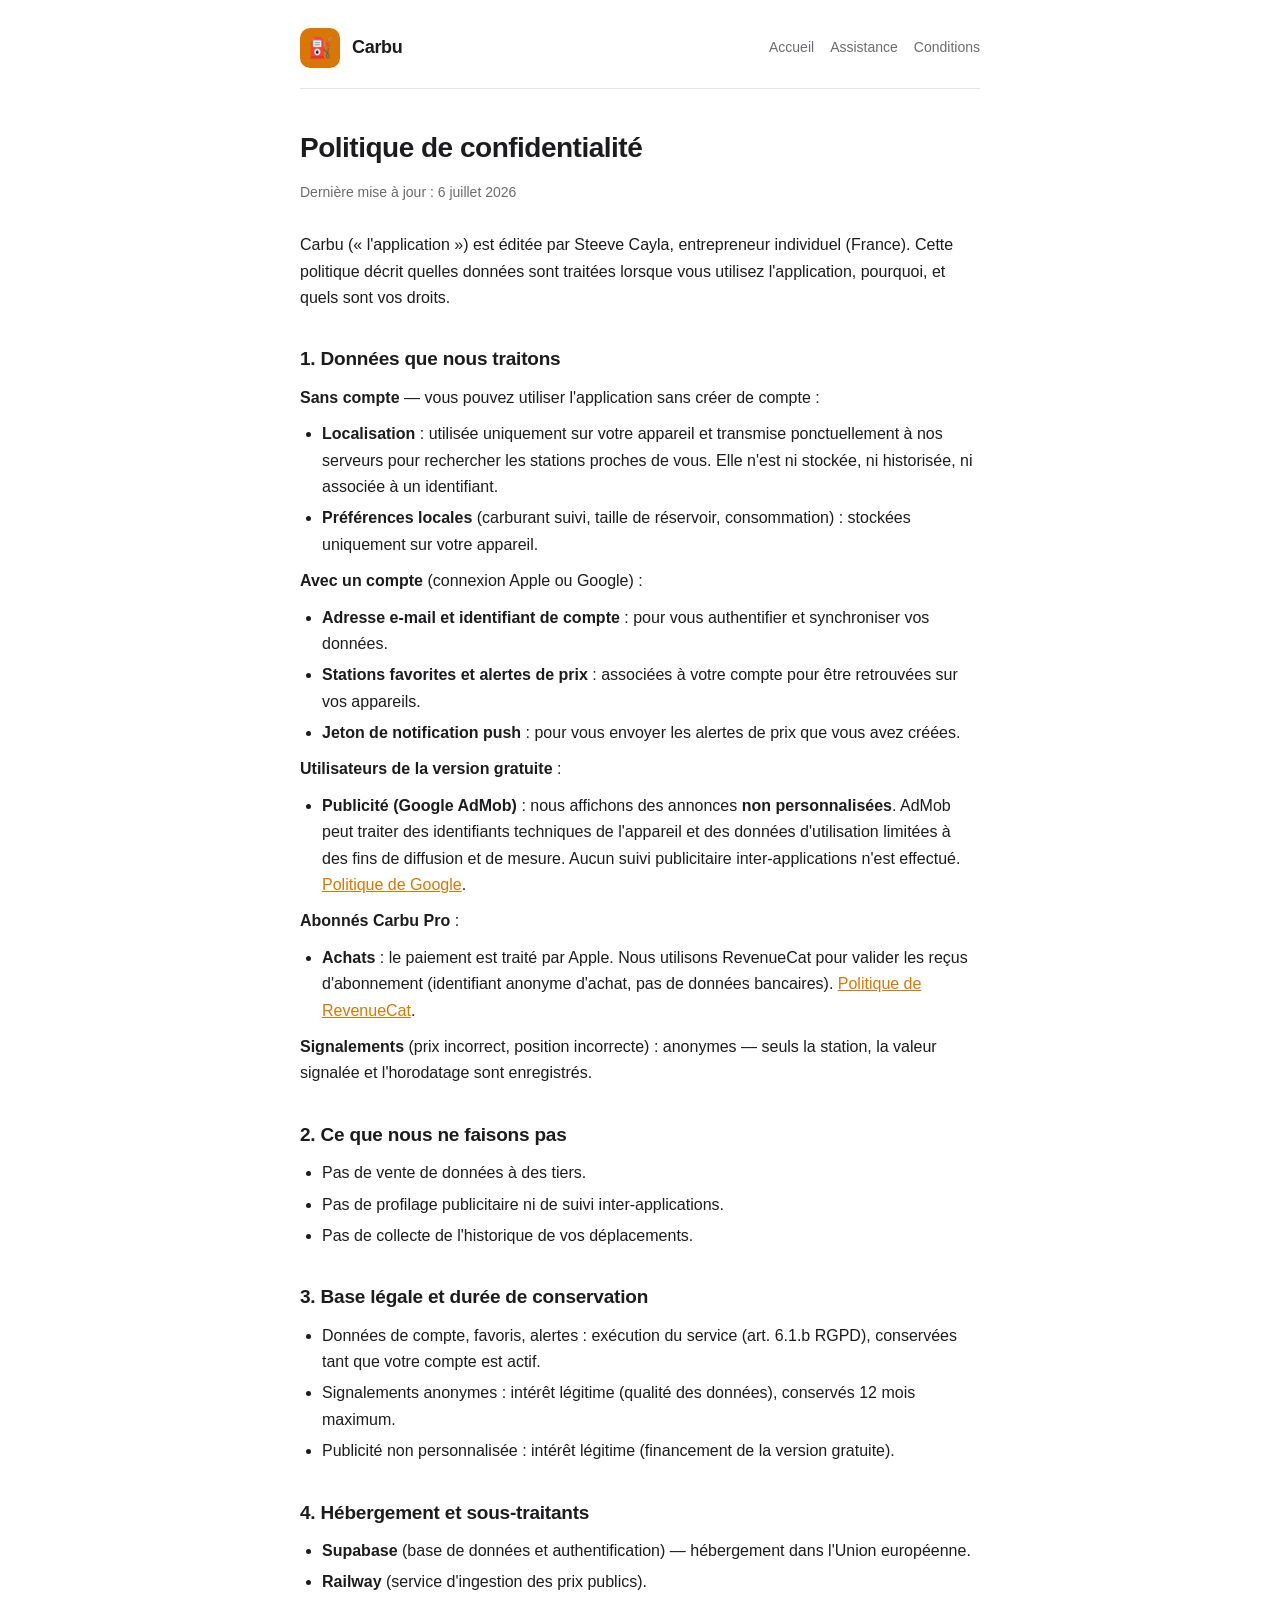
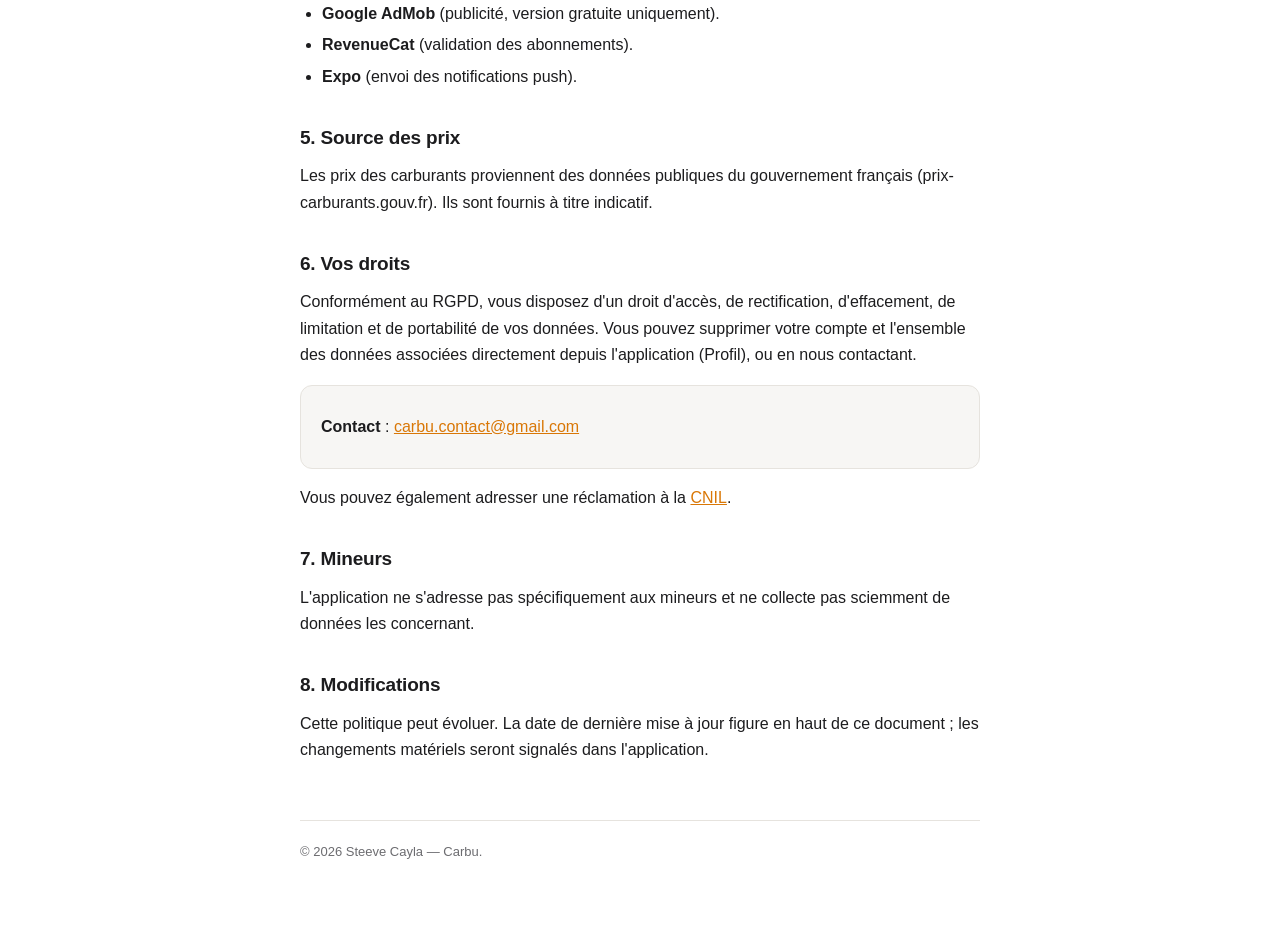
==== privacy.html @ ea8b110c "Pages légales Carbu (confidentialité, CGU, assistance)" ====
<!DOCTYPE html>
<html lang="fr">
<head>
  <meta charset="utf-8">
  <meta name="viewport" content="width=device-width, initial-scale=1">
  <title>Politique de confidentialité — Carbu</title>
  <link rel="stylesheet" href="style.css">
</head>
<body>
  <header>
    <span class="mark">⛽</span>
    <span class="name">Carbu</span>
    <nav>
      <a href="index.html">Accueil</a>
      <a href="support.html">Assistance</a>
      <a href="terms.html">Conditions</a>
    </nav>
  </header>
  <main>
    <h1>Politique de confidentialité</h1>
    <p class="updated">Dernière mise à jour : 6 juillet 2026</p>

    <p>Carbu (« l'application ») est éditée par Steeve Cayla, entrepreneur individuel (France).
    Cette politique décrit quelles données sont traitées lorsque vous utilisez l'application,
    pourquoi, et quels sont vos droits.</p>

    <h2>1. Données que nous traitons</h2>
    <p><strong>Sans compte</strong> — vous pouvez utiliser l'application sans créer de compte :</p>
    <ul>
      <li><strong>Localisation</strong> : utilisée uniquement sur votre appareil et transmise
      ponctuellement à nos serveurs pour rechercher les stations proches de vous. Elle n'est ni
      stockée, ni historisée, ni associée à un identifiant.</li>
      <li><strong>Préférences locales</strong> (carburant suivi, taille de réservoir,
      consommation) : stockées uniquement sur votre appareil.</li>
    </ul>
    <p><strong>Avec un compte</strong> (connexion Apple ou Google) :</p>
    <ul>
      <li><strong>Adresse e-mail et identifiant de compte</strong> : pour vous authentifier et
      synchroniser vos données.</li>
      <li><strong>Stations favorites et alertes de prix</strong> : associées à votre compte pour
      être retrouvées sur vos appareils.</li>
      <li><strong>Jeton de notification push</strong> : pour vous envoyer les alertes de prix que
      vous avez créées.</li>
    </ul>
    <p><strong>Utilisateurs de la version gratuite</strong> :</p>
    <ul>
      <li><strong>Publicité (Google AdMob)</strong> : nous affichons des annonces
      <strong>non personnalisées</strong>. AdMob peut traiter des identifiants techniques de
      l'appareil et des données d'utilisation limitées à des fins de diffusion et de mesure.
      Aucun suivi publicitaire inter-applications n'est effectué.
      <a href="https://policies.google.com/privacy">Politique de Google</a>.</li>
    </ul>
    <p><strong>Abonnés Carbu Pro</strong> :</p>
    <ul>
      <li><strong>Achats</strong> : le paiement est traité par Apple. Nous utilisons RevenueCat
      pour valider les reçus d'abonnement (identifiant anonyme d'achat, pas de données
      bancaires). <a href="https://www.revenuecat.com/privacy">Politique de RevenueCat</a>.</li>
    </ul>
    <p><strong>Signalements</strong> (prix incorrect, position incorrecte) : anonymes — seuls la
    station, la valeur signalée et l'horodatage sont enregistrés.</p>

    <h2>2. Ce que nous ne faisons pas</h2>
    <ul>
      <li>Pas de vente de données à des tiers.</li>
      <li>Pas de profilage publicitaire ni de suivi inter-applications.</li>
      <li>Pas de collecte de l'historique de vos déplacements.</li>
    </ul>

    <h2>3. Base légale et durée de conservation</h2>
    <ul>
      <li>Données de compte, favoris, alertes : exécution du service (art. 6.1.b RGPD),
      conservées tant que votre compte est actif.</li>
      <li>Signalements anonymes : intérêt légitime (qualité des données), conservés 12 mois
      maximum.</li>
      <li>Publicité non personnalisée : intérêt légitime (financement de la version gratuite).</li>
    </ul>

    <h2>4. Hébergement et sous-traitants</h2>
    <ul>
      <li><strong>Supabase</strong> (base de données et authentification) — hébergement dans
      l'Union européenne.</li>
      <li><strong>Railway</strong> (service d'ingestion des prix publics).</li>
      <li><strong>Google AdMob</strong> (publicité, version gratuite uniquement).</li>
      <li><strong>RevenueCat</strong> (validation des abonnements).</li>
      <li><strong>Expo</strong> (envoi des notifications push).</li>
    </ul>

    <h2>5. Source des prix</h2>
    <p>Les prix des carburants proviennent des données publiques du gouvernement français
    (prix-carburants.gouv.fr). Ils sont fournis à titre indicatif.</p>

    <h2>6. Vos droits</h2>
    <p>Conformément au RGPD, vous disposez d'un droit d'accès, de rectification, d'effacement,
    de limitation et de portabilité de vos données. Vous pouvez supprimer votre compte et
    l'ensemble des données associées directement depuis l'application (Profil), ou en nous
    contactant.</p>
    <div class="card">
      <p><strong>Contact</strong> : <a href="mailto:carbu.contact@gmail.com">carbu.contact@gmail.com</a></p>
    </div>
    <p>Vous pouvez également adresser une réclamation à la <a href="https://www.cnil.fr">CNIL</a>.</p>

    <h2>7. Mineurs</h2>
    <p>L'application ne s'adresse pas spécifiquement aux mineurs et ne collecte pas sciemment de
    données les concernant.</p>

    <h2>8. Modifications</h2>
    <p>Cette politique peut évoluer. La date de dernière mise à jour figure en haut de ce
    document ; les changements matériels seront signalés dans l'application.</p>
  </main>
  <footer>© 2026 Steeve Cayla — Carbu.</footer>
</body>
</html>
---- style.css ----
:root {
  --accent: #D97706;
  --text: #1c1c1e;
  --text-soft: #6c6c70;
  --bg: #ffffff;
  --surface: #f7f6f4;
  --border: #e6e3de;
}
@media (prefers-color-scheme: dark) {
  :root {
    --text: #f2f2f7;
    --text-soft: #a3a3ab;
    --bg: #121214;
    --surface: #1d1d20;
    --border: #2e2e33;
  }
}
* { box-sizing: border-box; margin: 0; }
body {
  font-family: -apple-system, BlinkMacSystemFont, "Segoe UI", Roboto, sans-serif;
  color: var(--text);
  background: var(--bg);
  line-height: 1.65;
  padding: 0 20px 80px;
}
header {
  max-width: 680px;
  margin: 0 auto;
  padding: 28px 0 20px;
  display: flex;
  align-items: center;
  gap: 12px;
  border-bottom: 1px solid var(--border);
}
header .mark {
  width: 40px; height: 40px; border-radius: 10px;
  background: var(--accent);
  display: inline-flex; align-items: center; justify-content: center;
  color: #fff; font-weight: 800; font-size: 20px;
}
header .name { font-weight: 800; font-size: 18px; letter-spacing: -0.3px; }
header nav { margin-left: auto; display: flex; gap: 16px; }
header nav a { color: var(--text-soft); text-decoration: none; font-size: 14px; }
header nav a:hover { color: var(--accent); }
main { max-width: 680px; margin: 0 auto; }
h1 { font-size: 28px; letter-spacing: -0.5px; margin: 36px 0 6px; }
.updated { color: var(--text-soft); font-size: 14px; margin-bottom: 28px; }
h2 { font-size: 19px; margin: 32px 0 10px; letter-spacing: -0.2px; }
p, li { font-size: 16px; color: var(--text); }
p { margin: 10px 0; }
ul { padding-left: 22px; margin: 10px 0; }
li { margin: 5px 0; }
a { color: var(--accent); }
.card {
  background: var(--surface);
  border: 1px solid var(--border);
  border-radius: 12px;
  padding: 18px 20px;
  margin: 16px 0;
}
.muted { color: var(--text-soft); font-size: 14px; }
footer {
  max-width: 680px;
  margin: 56px auto 0;
  padding-top: 20px;
  border-top: 1px solid var(--border);
  color: var(--text-soft);
  font-size: 13px;
}
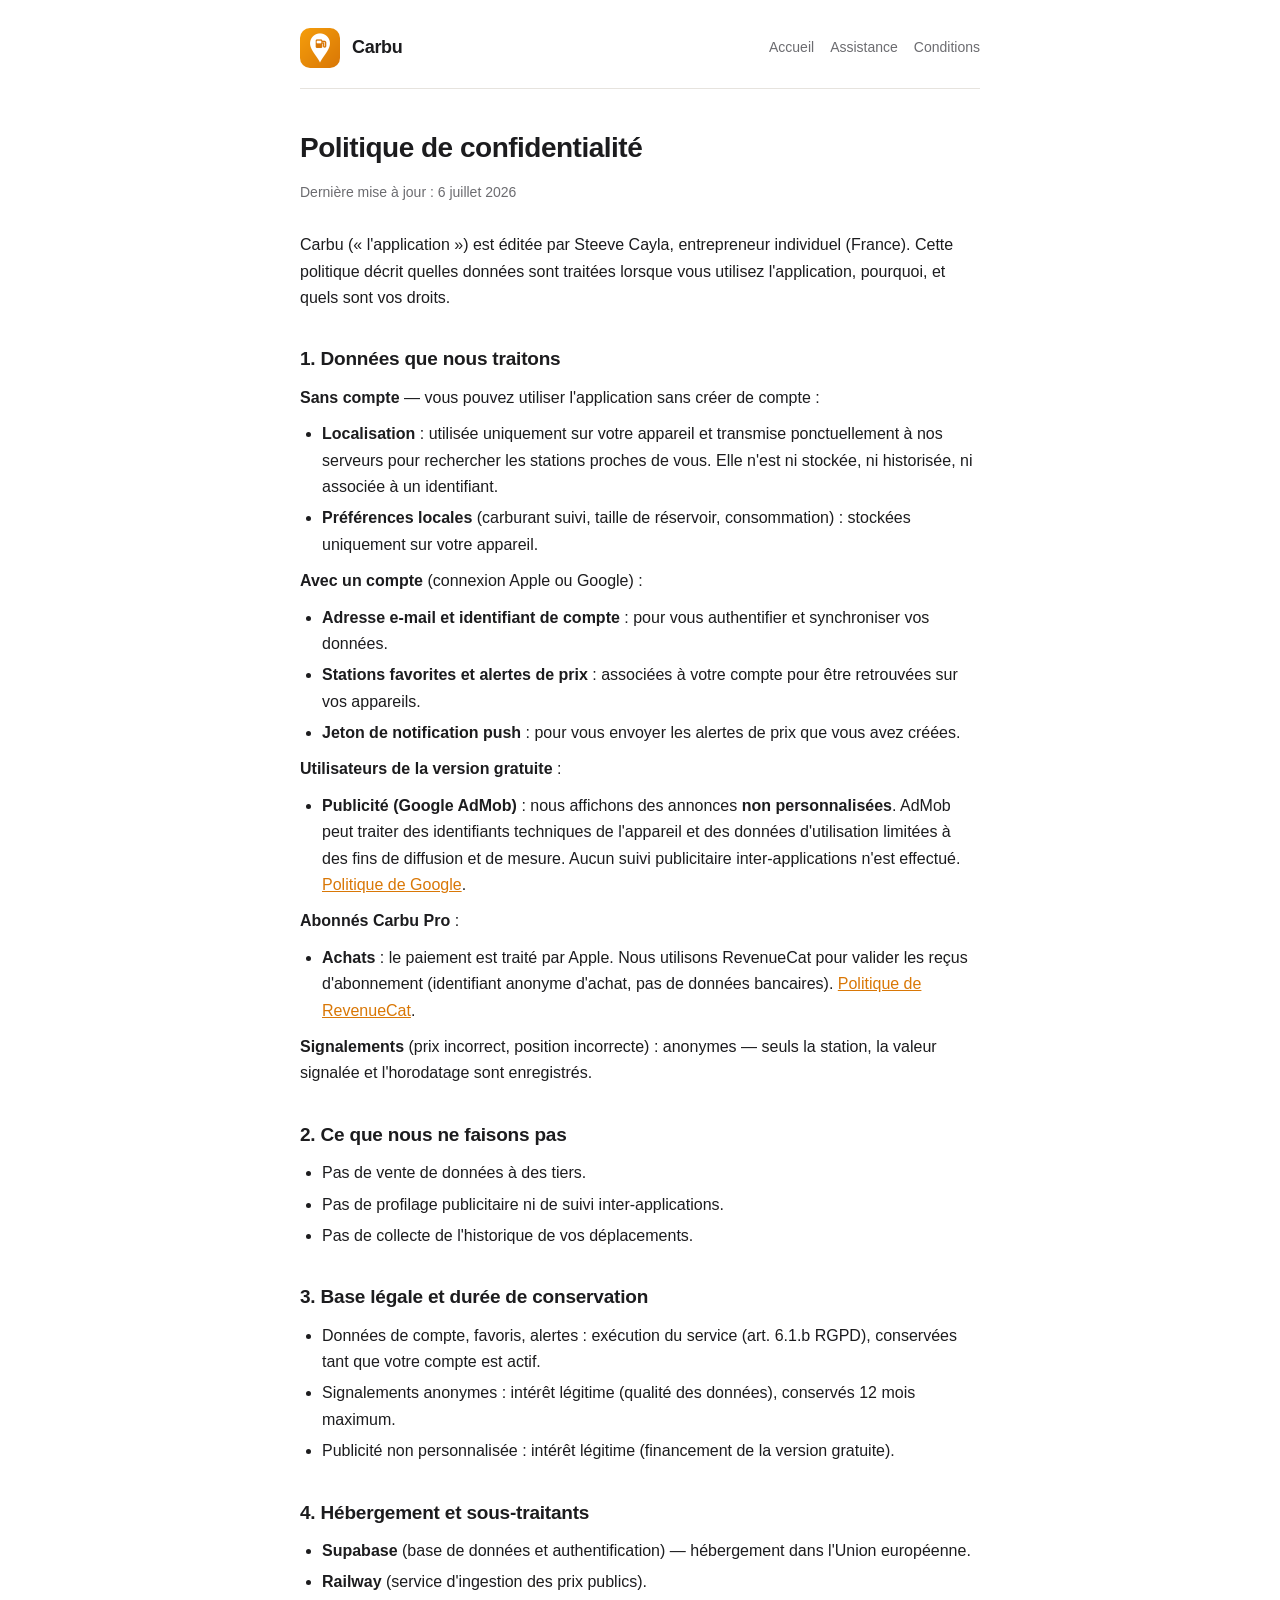
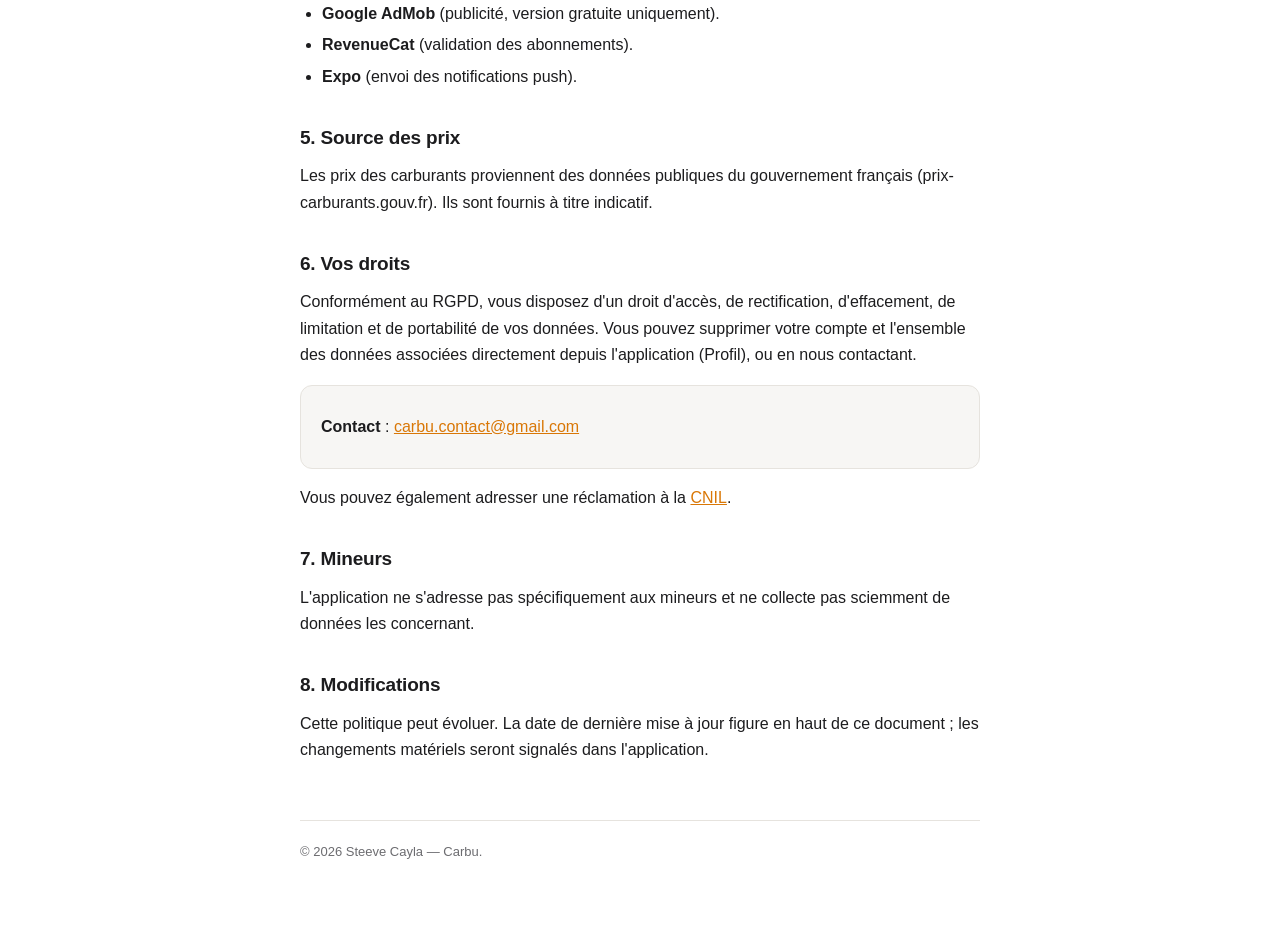
==== commit 7cc6d78e: "Remplace l'emoji par l'icône de l'app (header + favicon)" ====
--- a/privacy.html
+++ b/privacy.html
@@ -5,10 +5,11 @@
   <meta name="viewport" content="width=device-width, initial-scale=1">
   <title>Politique de confidentialité — Carbu</title>
   <link rel="stylesheet" href="style.css">
+  <link rel="icon" type="image/png" href="icon.png">
 </head>
 <body>
   <header>
-    <span class="mark">⛽</span>
+    <img class="mark" src="icon.png" alt="Carbu">
     <span class="name">Carbu</span>
     <nav>
       <a href="index.html">Accueil</a>
--- a/style.css
+++ b/style.css
@@ -34,9 +34,7 @@
 }
 header .mark {
   width: 40px; height: 40px; border-radius: 10px;
-  background: var(--accent);
-  display: inline-flex; align-items: center; justify-content: center;
-  color: #fff; font-weight: 800; font-size: 20px;
+  display: block;
 }
 header .name { font-weight: 800; font-size: 18px; letter-spacing: -0.3px; }
 header nav { margin-left: auto; display: flex; gap: 16px; }
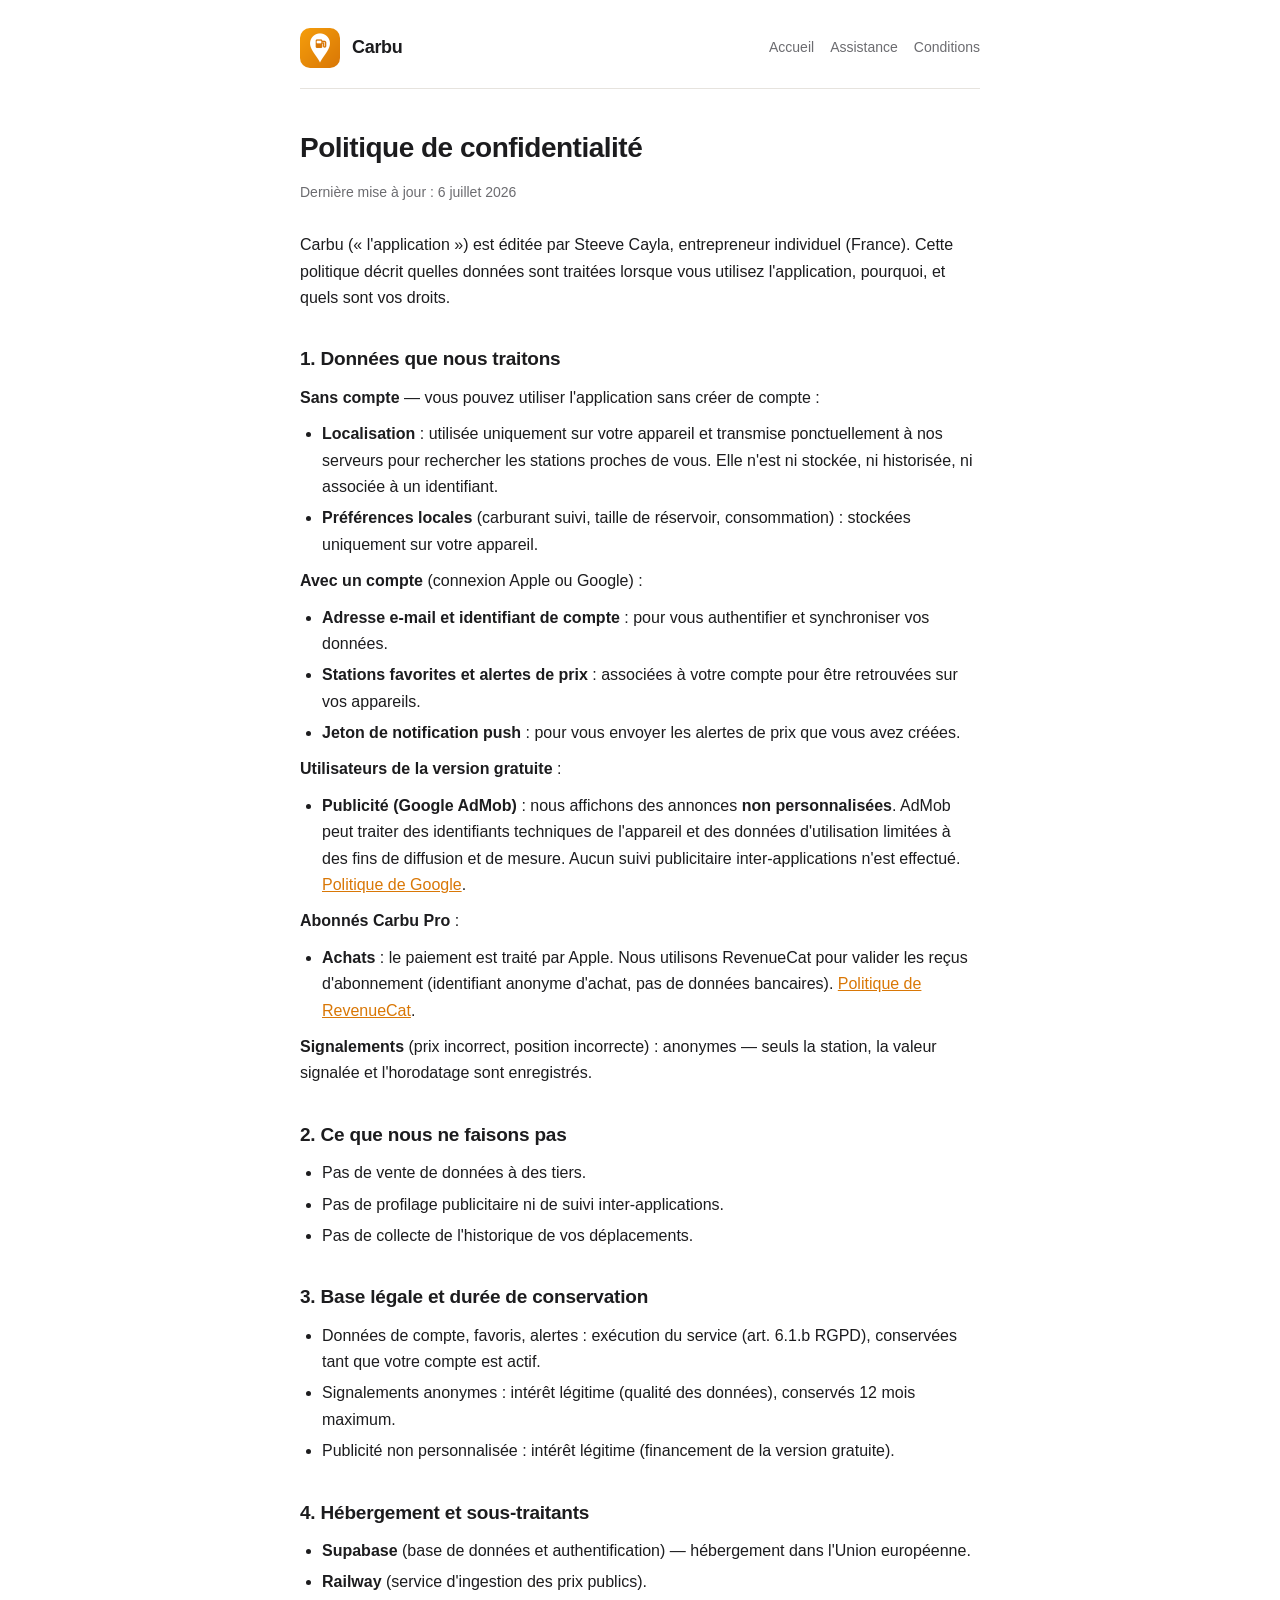
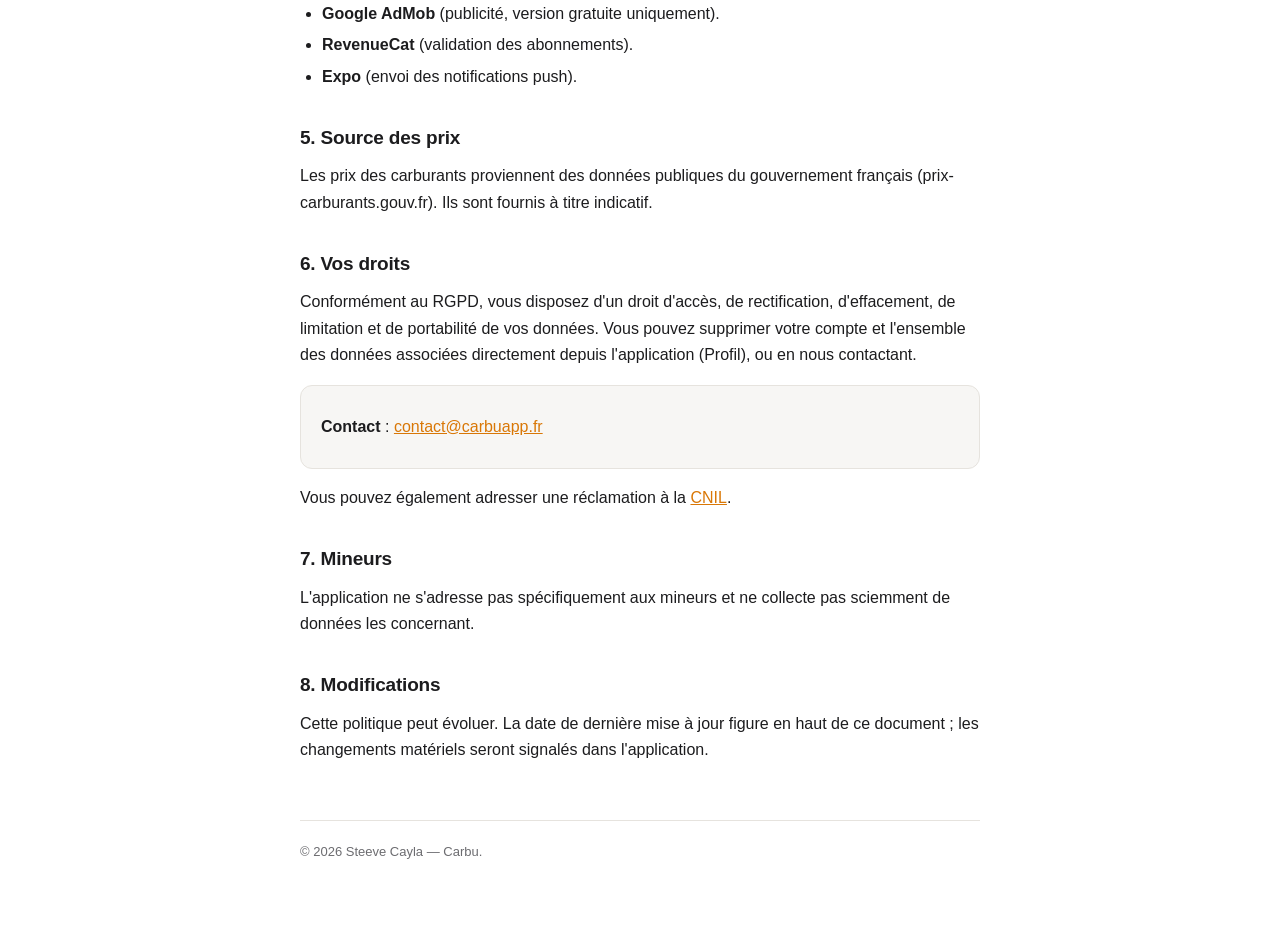
==== commit 52879a97: "Adresse de contact: contact@carbuapp.fr" ====
--- a/privacy.html
+++ b/privacy.html
@@ -96,7 +96,7 @@
     l'ensemble des données associées directement depuis l'application (Profil), ou en nous
     contactant.</p>
     <div class="card">
-      <p><strong>Contact</strong> : <a href="mailto:carbu.contact@gmail.com">carbu.contact@gmail.com</a></p>
+      <p><strong>Contact</strong> : <a href="mailto:contact@carbuapp.fr">contact@carbuapp.fr</a></p>
     </div>
     <p>Vous pouvez également adresser une réclamation à la <a href="https://www.cnil.fr">CNIL</a>.</p>
 
